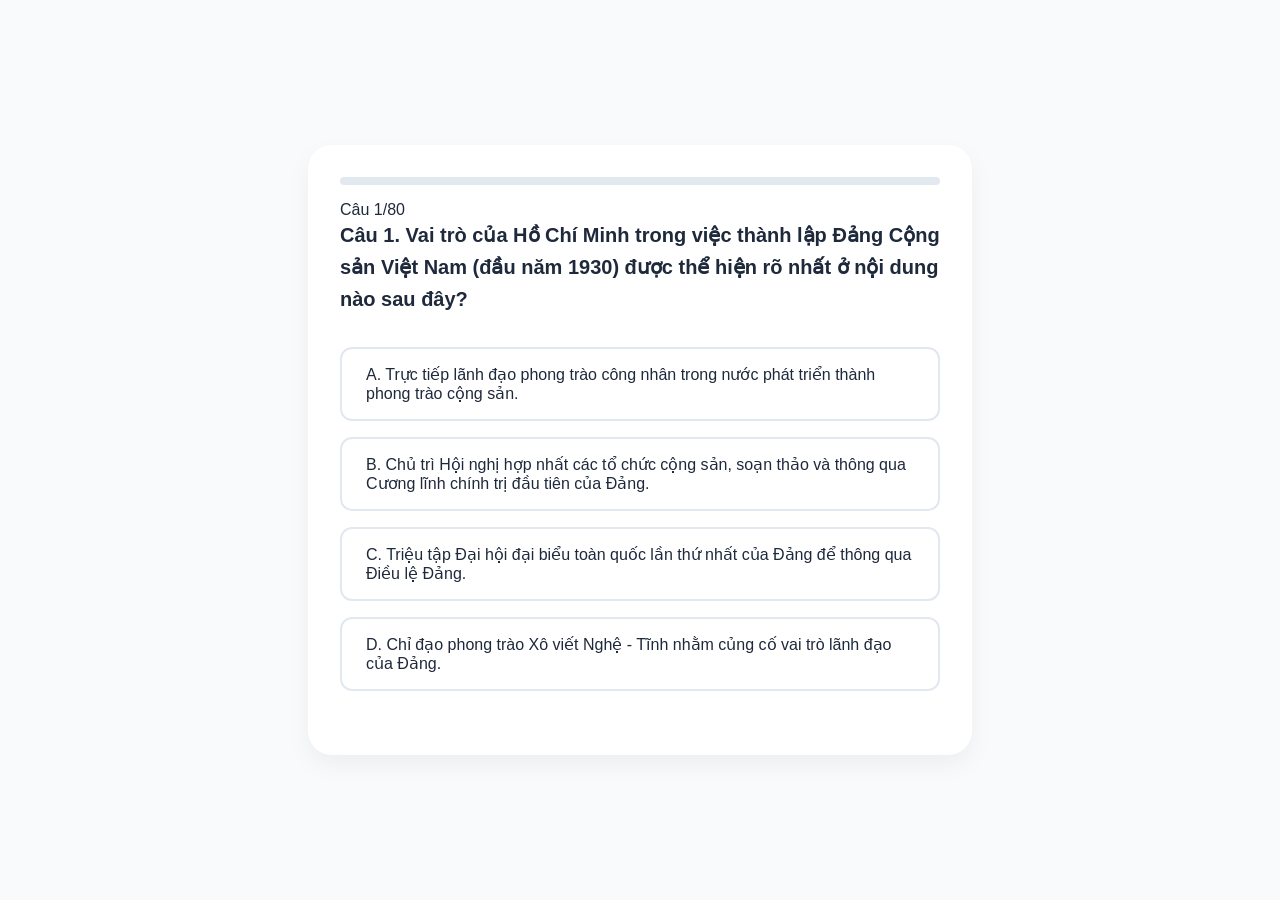
==== index.html @ 47b2fe59 "Add files via upload" ====
<!DOCTYPE html>
<html lang="vi">
<head>
    <meta charset="UTF-8">
    <meta name="viewport" content="width=device-width, initial-scale=1.0">
    <title>Ôn Tập Lịch Sử - Phong cách Wayground</title>
    <link rel="stylesheet" href="style.css">
</head>
<body>
    <div class="app-container">
        <header>
            <div class="progress-bar-container">
                <div id="progress-bar" class="progress-bar"></div>
            </div>
            <div class="stats">
                <span id="question-number">Câu 1/86</span>
            </div>
        </header>

        <main id="quiz-area">
            <div id="question-text" class="question-text">
                </div>
            <div id="options-container" class="options-grid">
                </div>
        </main>

        <footer>
    <div class="button-group">
        <button id="prev-btn" class="btn-secondary" style="display: none;">Quay lại</button>
        <button id="next-btn" class="btn-next" style="display: none;">Tiếp theo</button>
    </div>
</footer>
    </div>
    <script src="script.js"></script>
</body>

</html>
---- style.css ----
:root {
    --primary-color: #2563eb;
    --bg-color: #f8fafc;
    --text-color: #1e293b;
    --correct-color: #22c55e;
    --wrong-color: #ef4444;
}

body {
    font-family: 'Inter', sans-serif;
    background-color: var(--bg-color);
    color: var(--text-color);
    margin: 0;
    display: flex;
    justify-content: center;
    align-items: center;
    min-height: 100vh;
}

.app-container {
    width: 100%;
    max-width: 600px;
    padding: 2rem;
    background: white;
    border-radius: 24px;
    box-shadow: 0 10px 25px rgba(0,0,0,0.05);
}

.progress-bar-container {
    height: 8px;
    background: #e2e8f0;
    border-radius: 4px;
    margin-bottom: 1rem;
}

.progress-bar {
    height: 100%;
    background: var(--primary-color);
    width: 0%;
    transition: width 0.3s ease;
    border-radius: 4px;
}

.question-text {
    font-size: 1.25rem;
    font-weight: 600;
    margin-bottom: 2rem;
    line-height: 1.6;
}

.options-grid {
    display: grid;
    gap: 1rem;
}

.option-card {
    padding: 1rem 1.5rem;
    border: 2px solid #e2e8f0;
    border-radius: 12px;
    cursor: pointer;
    transition: all 0.2s;
    font-weight: 500;
}

.option-card:hover {
    border-color: var(--primary-color);
    background-color: #eff6ff;
}

.option-card.correct {
    background-color: #dcfce7;
    border-color: var(--correct-color);
    color: #166534;
}

.option-card.wrong {
    background-color: #fee2e2;
    border-color: var(--wrong-color);
    color: #991b1b;
}

.btn-next {
    margin-top: 2rem;
    width: 100%;
    padding: 1rem;
    background: var(--primary-color);
    color: white;
    border: none;
    border-radius: 12px;
    font-weight: 600;
    cursor: pointer;
}

.button-group {
    display: flex;
    gap: 1rem;
    margin-top: 2rem;
}

.btn-next, .btn-secondary {
    flex: 1;
    padding: 1rem;
    border-radius: 12px;
    font-weight: 600;
    cursor: pointer;
    transition: all 0.2s;
    border: none;
}

.btn-next {
    background: var(--primary-color);
    color: white;
}

.btn-secondary {
    background: #e2e8f0;
    color: var(--text-color);
}

.btn-secondary:hover {
    background: #cbd5e1;
}
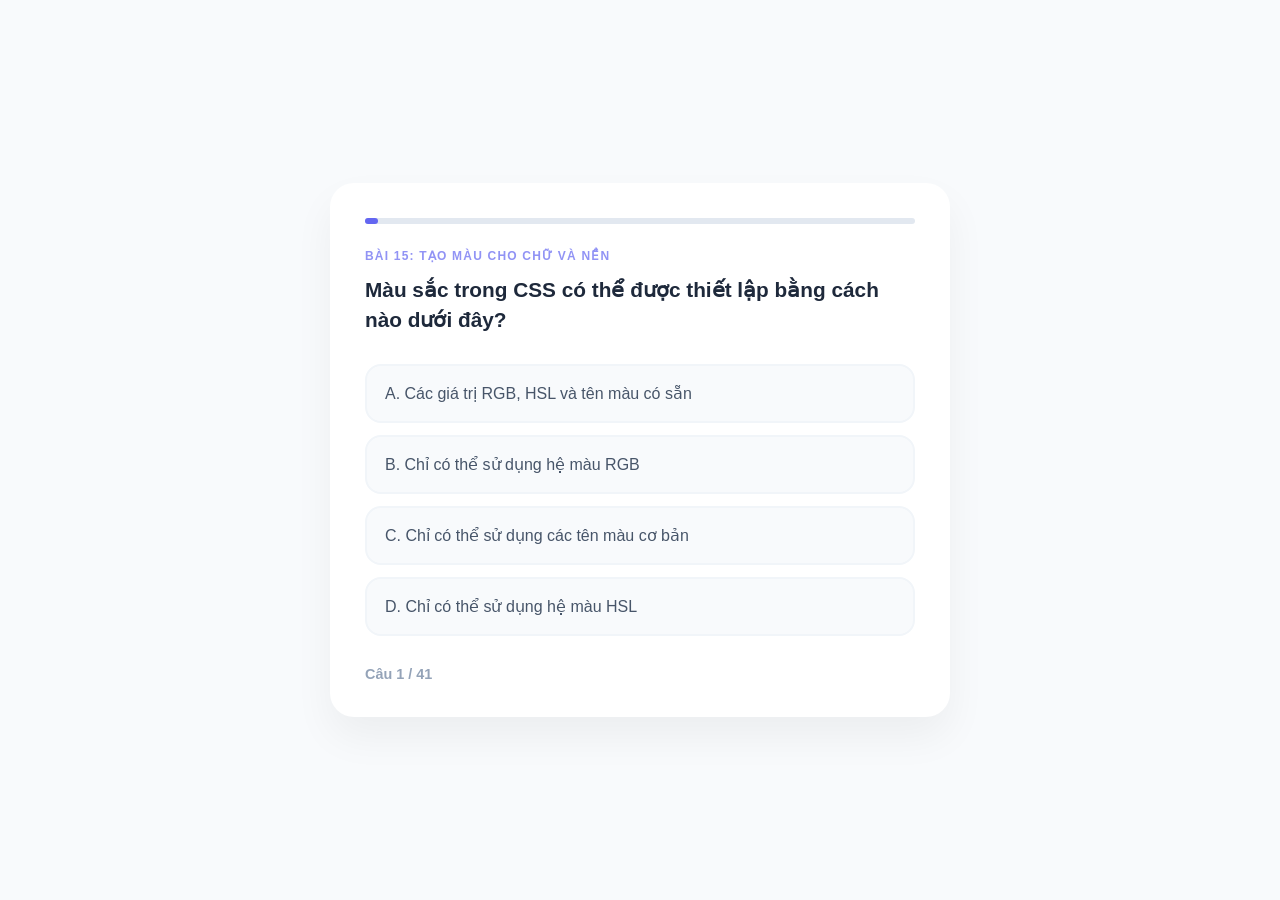
==== commit f5335657: "Add files via upload" ====
--- a/index.html
+++ b/index.html
@@ -2,36 +2,99 @@
 <html lang="vi">
 <head>
     <meta charset="UTF-8">
-    <meta name="viewport" content="width=device-width, initial-scale=1.0">
-    <title>Ôn Tập Lịch Sử - Phong cách Wayground</title>
-    <link rel="stylesheet" href="style.css">
+    <title>Wayground Study - Tin 12</title>
+    <style>
+        :root { --primary: #6366f1; --success: #22c55e; --error: #ef4444; --bg: #f8fafc; }
+        body { font-family: 'Inter', sans-serif; background: var(--bg); display: flex; justify-content: center; align-items: center; min-height: 100vh; margin: 0; }
+        .quiz-card { background: white; width: 90%; max-width: 550px; padding: 35px; border-radius: 24px; box-shadow: 0 20px 40px rgba(0,0,0,0.05); }
+        .progress-bar { height: 6px; background: #e2e8f0; border-radius: 10px; margin-bottom: 25px; }
+        #progress { height: 100%; background: var(--primary); width: 0%; transition: 0.4s; border-radius: 10px; }
+        .lesson-tag { font-size: 0.75rem; font-weight: 800; color: var(--primary); text-transform: uppercase; letter-spacing: 1.2px; margin-bottom: 12px; display: block; opacity: 0.7; }
+        #question { font-size: 1.3rem; font-weight: 700; margin-bottom: 30px; line-height: 1.4; color: #1e293b; }
+        .options { display: grid; gap: 12px; }
+        .opt-btn { padding: 18px; border: 2px solid #f1f5f9; border-radius: 16px; cursor: pointer; transition: 0.3s; background: #f8fafc; text-align: left; font-size: 1rem; font-weight: 500; color: #475569; }
+        .opt-btn:hover { border-color: var(--primary); background: #f5f7ff; }
+        .correct { background: #dcfce7 !important; border-color: #22c55e !important; color: #15803d !important; }
+        .wrong { background: #fee2e2 !important; border-color: #ef4444 !important; color: #b91c1c !important; }
+        .actions { margin-top: 30px; display: flex; justify-content: space-between; align-items: center; }
+        #next-btn { background: var(--primary); color: white; border: none; padding: 14px 28px; border-radius: 12px; cursor: pointer; display: none; font-weight: 700; box-shadow: 0 4px 12px rgba(99, 102, 241, 0.3); }
+        #counter { color: #94a3b8; font-weight: 600; font-size: 0.9rem; }
+    </style>
 </head>
 <body>
-    <div class="app-container">
-        <header>
-            <div class="progress-bar-container">
-                <div id="progress-bar" class="progress-bar"></div>
-            </div>
-            <div class="stats">
-                <span id="question-number">Câu 1/86</span>
-            </div>
-        </header>
 
-        <main id="quiz-area">
-            <div id="question-text" class="question-text">
-                </div>
-            <div id="options-container" class="options-grid">
-                </div>
-        </main>
+<div class="quiz-card">
+    <div class="progress-bar"><div id="progress"></div></div>
+    <span id="lesson" class="lesson-tag">Đang tải...</span>
+    <div id="question">Câu hỏi sẽ hiện ở đây</div>
+    <div class="options" id="options-box"></div>
+    <div class="actions">
+        <span id="counter"></span>
+        <button id="next-btn" onclick="renderNext()">Câu tiếp theo →</button>
+    </div>
+</div>
 
-        <footer>
-    <div class="button-group">
-        <button id="prev-btn" class="btn-secondary" style="display: none;">Quay lại</button>
-        <button id="next-btn" class="btn-next" style="display: none;">Tiếp theo</button>
-    </div>
-</footer>
-    </div>
-    <script src="script.js"></script>
+<script src="questions.js"></script>
+
+<script>
+    let currentIdx = 0;
+
+    function renderQuestion() {
+        // quizData được lấy trực tiếp từ file questions.js
+        const data = quizData[currentIdx];
+        
+        document.getElementById('lesson').innerText = data.lesson;
+        document.getElementById('question').innerText = data.q;
+        document.getElementById('counter').innerText = `Câu ${currentIdx + 1} / ${quizData.length}`;
+        document.getElementById('progress').style.width = `${((currentIdx + 1) / quizData.length) * 100}%`;
+        
+        const box = document.getElementById('options-box');
+        box.innerHTML = '';
+        data.options.forEach((txt, i) => {
+            const btn = document.createElement('button');
+            btn.className = 'opt-btn';
+            btn.innerText = txt;
+            btn.onclick = () => check(btn, i);
+            box.appendChild(btn);
+        });
+        document.getElementById('next-btn').style.display = 'none';
+    }
+
+    function check(btn, idx) {
+        const correctIdx = quizData[currentIdx].correct;
+        const btns = document.querySelectorAll('.opt-btn');
+        btns.forEach(b => b.style.pointerEvents = 'none');
+
+        if (idx === correctIdx) {
+            btn.classList.add('correct');
+        } else {
+            btn.classList.add('wrong');
+            btns[correctIdx].classList.add('correct');
+        }
+        document.getElementById('next-btn').style.display = 'block';
+    }
+
+    function renderNext() {
+        currentIdx++;
+        if (currentIdx < quizData.length) {
+            renderQuestion();
+        } else {
+            document.querySelector('.quiz-card').innerHTML = `
+                <div style="text-align:center">
+                    <h1 style="font-size: 3rem">🎉</h1>
+                    <h2 style="color:#1e293b">Tuyệt vời!</h2>
+                    <p style="color:#64748b">Bạn đã hoàn thành toàn bộ câu hỏi ôn tập.</p>
+                    <button onclick="location.reload()" style="width:100%; padding:16px; background:var(--primary); color:white; border:none; border-radius:12px; cursor:pointer; font-weight:700; margin-top:20px">Làm lại từ đầu</button>
+                </div>`;
+        }
+    }
+
+    // Khởi tạo lần đầu
+    if (typeof quizData !== 'undefined') {
+        renderQuestion();
+    } else {
+        document.getElementById('question').innerText = "Lỗi: Không tìm thấy dữ liệu trong questions.js!";
+    }
+</script>
 </body>
-
 </html>
